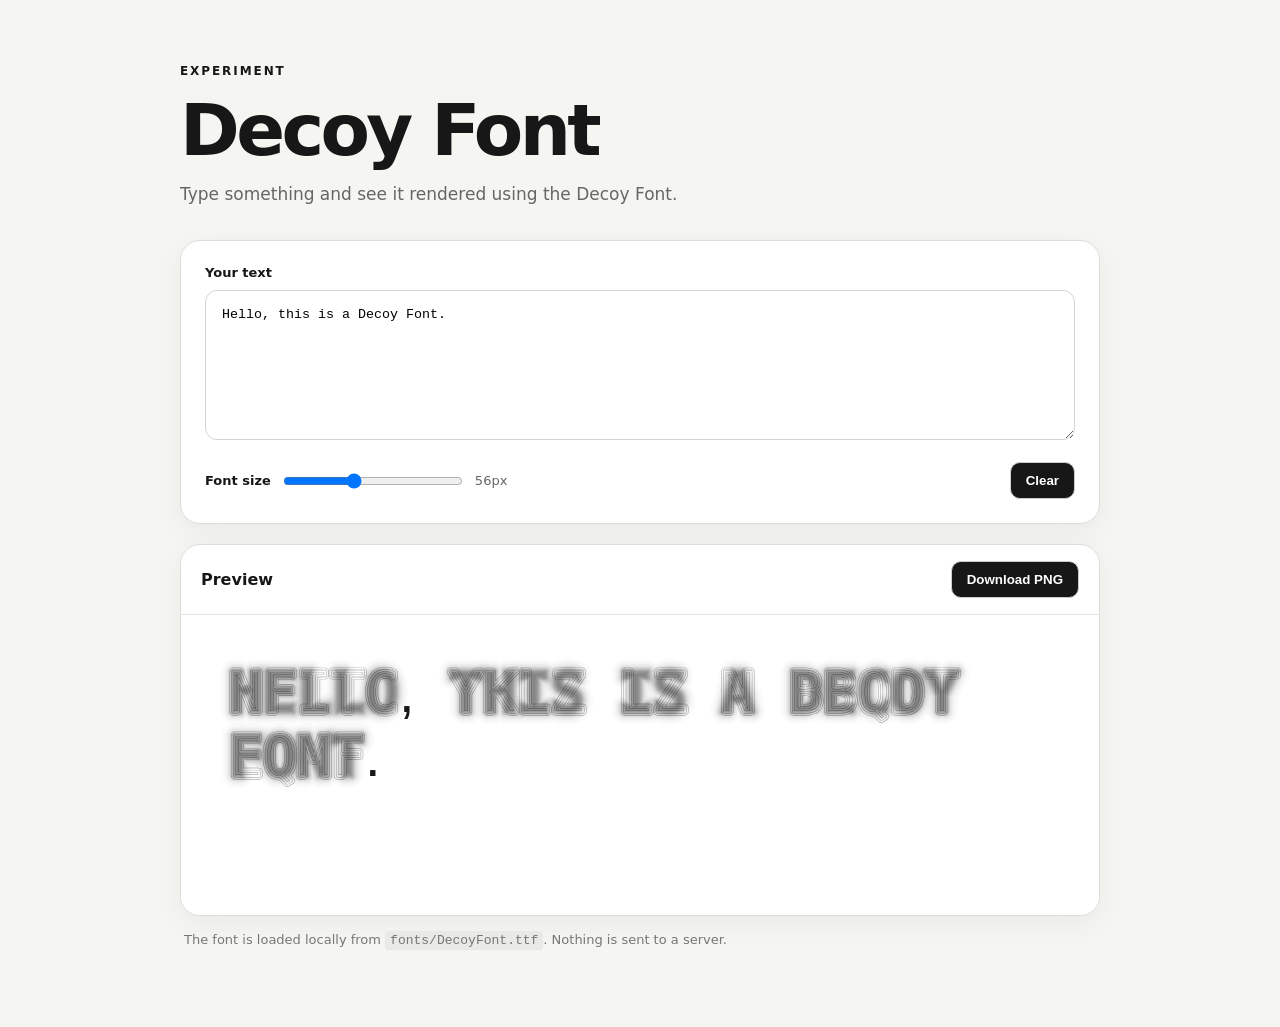
==== index.html @ 8e344a3f "first commit" ====
<!DOCTYPE html>
<html lang="en">
<head>
  <meta charset="UTF-8">
  <meta name="viewport" content="width=device-width, initial-scale=1.0">
  <title>Decoy Font</title>
  <link rel="stylesheet" href="style.css">
</head>
<body>
  <main class="container">
    <header>
      <p class="eyebrow">EXPERIMENT</p>
      <h1>Decoy Font</h1>
      <p class="subtitle">Type something and see it rendered using the Decoy Font.</p>
    </header>

    <section class="card">
      <label for="input">Your text</label>
      <textarea id="input" spellcheck="false" placeholder="Start typing...">Hello, this is a Decoy Font.</textarea>

      <div class="controls">
        <label>
          Font size
          <input id="size" type="range" min="16" max="120" value="56">
          <span id="sizeValue">56px</span>
        </label>
        <button id="clear" type="button">Clear</button>
      </div>
    </section>

    <section class="preview-card">
      <div class="preview-header">
        <span>Preview</span>
        <button id="download" type="button">Download PNG</button>
      </div>
      <div id="preview" class="preview"></div>
    </section>

    <p class="note">The font is loaded locally from <code>fonts/DecoyFont.ttf</code>. Nothing is sent to a server.</p>
  </main>

  <script src="script.js"></script>
</body>
</html>
---- style.css ----
@font-face {
  font-family: "DecoyFont";
  src: url("./fonts/DecoyFont.ttf") format("truetype");
  font-display: swap;
}

* { box-sizing: border-box; }

body {
  margin: 0;
  min-height: 100vh;
  font-family: Inter, system-ui, -apple-system, BlinkMacSystemFont, "Segoe UI", sans-serif;
  background: #f5f5f2;
  color: #171717;
}

.container {
  width: min(920px, calc(100% - 32px));
  margin: 0 auto;
  padding: 64px 0;
}

.eyebrow {
  margin: 0 0 10px;
  font-size: 12px;
  font-weight: 700;
  letter-spacing: .16em;
}

h1 {
  margin: 0;
  font-size: clamp(42px, 7vw, 72px);
  letter-spacing: -.05em;
}

.subtitle {
  margin: 12px 0 36px;
  color: #666;
  font-size: 17px;
}

.card, .preview-card {
  background: white;
  border: 1px solid #deded9;
  border-radius: 20px;
  padding: 24px;
  box-shadow: 0 8px 30px rgba(0,0,0,.05);
}

.card label {
  display: block;
  font-size: 13px;
  font-weight: 700;
  margin-bottom: 10px;
}

textarea {
  width: 100%;
  min-height: 150px;
  resize: vertical;
  border: 1px solid #d5d5d0;
  border-radius: 12px;
  padding: 16px;
  font: 16px/1.5 inherit;
  outline: none;
}

textarea:focus { border-color: #888; }

.controls {
  margin-top: 18px;
  display: flex;
  align-items: center;
  justify-content: space-between;
  gap: 20px;
}

.controls label {
  display: flex;
  align-items: center;
  gap: 10px;
  margin: 0;
}

input[type="range"] { width: 180px; }

#sizeValue {
  width: 45px;
  color: #666;
  font-weight: 500;
}

button {
  border: 1px solid #ccc;
  background: #171717;
  color: white;
  border-radius: 10px;
  padding: 10px 15px;
  cursor: pointer;
  font-weight: 600;
}

button:hover { opacity: .85; }

.preview-card {
  margin-top: 20px;
  padding: 0;
  overflow: hidden;
}

.preview-header {
  padding: 16px 20px;
  border-bottom: 1px solid #e5e5e0;
  display: flex;
  justify-content: space-between;
  align-items: center;
  font-weight: 700;
}

.preview {
  min-height: 300px;
  padding: 48px;
  white-space: pre-wrap;
  overflow-wrap: anywhere;
  font-family: "DecoyFont", sans-serif;
  line-height: 1.15;
  background: white;
}

.note {
  color: #777;
  font-size: 13px;
  margin: 16px 4px;
}

code {
  background: #e9e9e5;
  padding: 2px 5px;
  border-radius: 4px;
}

@media (max-width: 600px) {
  .container { padding: 32px 0; }
  .controls { align-items: flex-start; flex-direction: column; }
  .preview { padding: 28px 20px; }
}
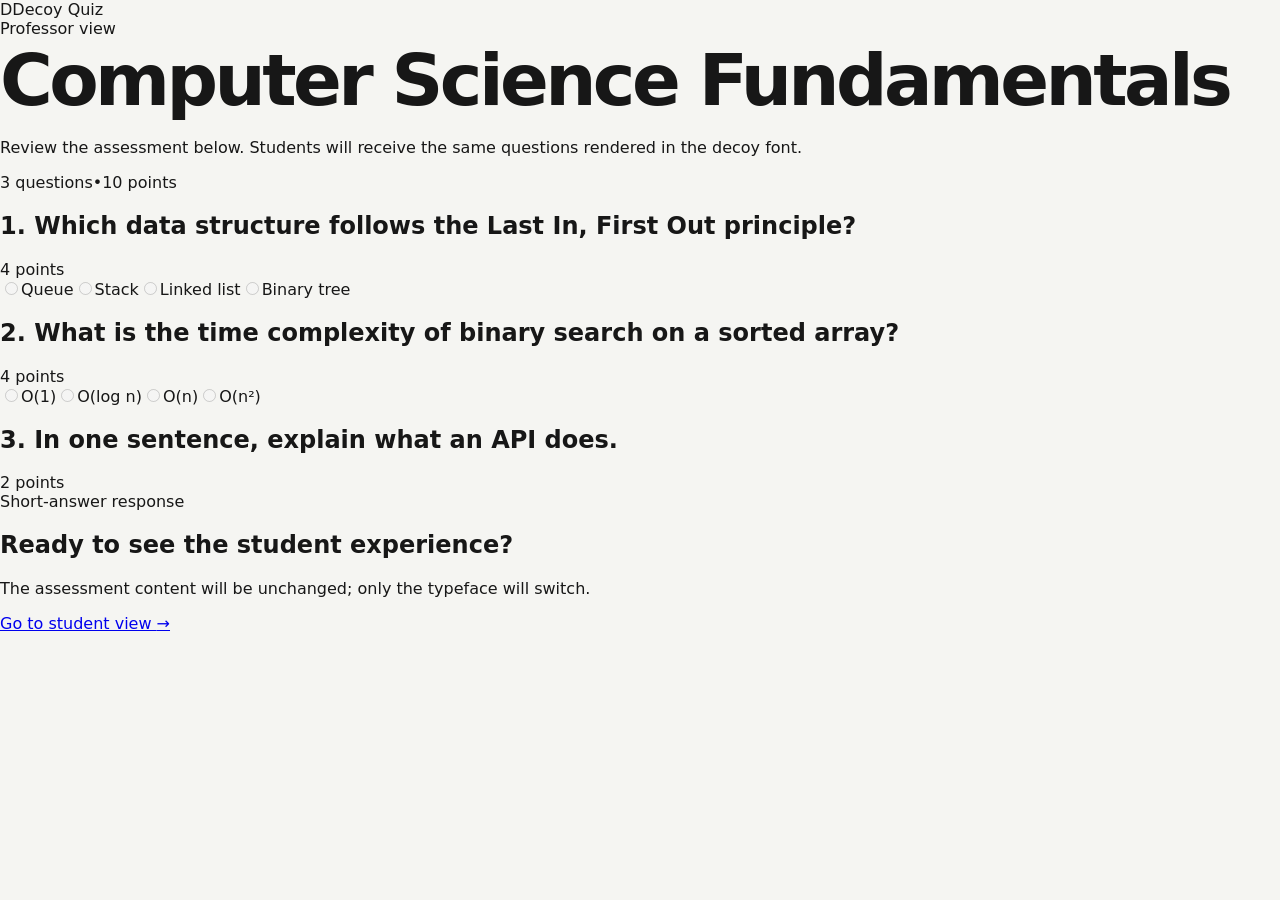
==== commit 6b935d0f: "Add professor assessment view" ====
--- a/index.html
+++ b/index.html
@@ -1,44 +1,12 @@
 <!DOCTYPE html>
-<html lang="en">
-<head>
-  <meta charset="UTF-8">
-  <meta name="viewport" content="width=device-width, initial-scale=1.0">
-  <title>Decoy Font</title>
-  <link rel="stylesheet" href="style.css">
-</head>
-<body>
-  <main class="container">
-    <header>
-      <p class="eyebrow">EXPERIMENT</p>
-      <h1>Decoy Font</h1>
-      <p class="subtitle">Type something and see it rendered using the Decoy Font.</p>
-    </header>
-
-    <section class="card">
-      <label for="input">Your text</label>
-      <textarea id="input" spellcheck="false" placeholder="Start typing...">Hello, this is a Decoy Font.</textarea>
-
-      <div class="controls">
-        <label>
-          Font size
-          <input id="size" type="range" min="16" max="120" value="56">
-          <span id="sizeValue">56px</span>
-        </label>
-        <button id="clear" type="button">Clear</button>
-      </div>
-    </section>
-
-    <section class="preview-card">
-      <div class="preview-header">
-        <span>Preview</span>
-        <button id="download" type="button">Download PNG</button>
-      </div>
-      <div id="preview" class="preview"></div>
-    </section>
-
-    <p class="note">The font is loaded locally from <code>fonts/DecoyFont.ttf</code>. Nothing is sent to a server.</p>
-  </main>
-
-  <script src="script.js"></script>
-</body>
-</html>
+<html lang="en"><head><meta charset="UTF-8"><meta name="viewport" content="width=device-width, initial-scale=1.0"><meta name="description" content="Professor preview for a decoy-font assessment."><title>Professor view · Decoy Quiz</title><link rel="stylesheet" href="style.css"></head>
+<body><div class="topbar"><span class="brand-mark">D</span><span>Decoy Quiz</span></div>
+<main class="form-shell"><div class="view-label">Professor view</div>
+<header class="form-card form-heading"><div class="accent"></div><h1>Computer Science Fundamentals</h1><p>Review the assessment below. Students will receive the same questions rendered in the decoy font.</p><div class="meta"><span>3 questions</span><span>•</span><span>10 points</span></div></header>
+<form>
+<section class="form-card question-card"><div class="question-row"><h2><span class="number">1.</span> Which data structure follows the Last In, First Out principle?</h2><span class="points">4 points</span></div><label class="option"><input type="radio" name="q1" disabled><span>Queue</span></label><label class="option"><input type="radio" name="q1" disabled><span>Stack</span></label><label class="option"><input type="radio" name="q1" disabled><span>Linked list</span></label><label class="option"><input type="radio" name="q1" disabled><span>Binary tree</span></label></section>
+<section class="form-card question-card"><div class="question-row"><h2><span class="number">2.</span> What is the time complexity of binary search on a sorted array?</h2><span class="points">4 points</span></div><label class="option"><input type="radio" name="q2" disabled><span>O(1)</span></label><label class="option"><input type="radio" name="q2" disabled><span>O(log n)</span></label><label class="option"><input type="radio" name="q2" disabled><span>O(n)</span></label><label class="option"><input type="radio" name="q2" disabled><span>O(n²)</span></label></section>
+<section class="form-card question-card"><div class="question-row"><h2><span class="number">3.</span> In one sentence, explain what an API does.</h2><span class="points">2 points</span></div><div class="short-answer">Short-answer response</div></section>
+</form>
+<section class="approval-card"><div><h2>Ready to see the student experience?</h2><p>The assessment content will be unchanged; only the typeface will switch.</p></div><a class="primary-button" href="student.html">Go to student view <span aria-hidden="true">→</span></a></section>
+</main></body></html>
